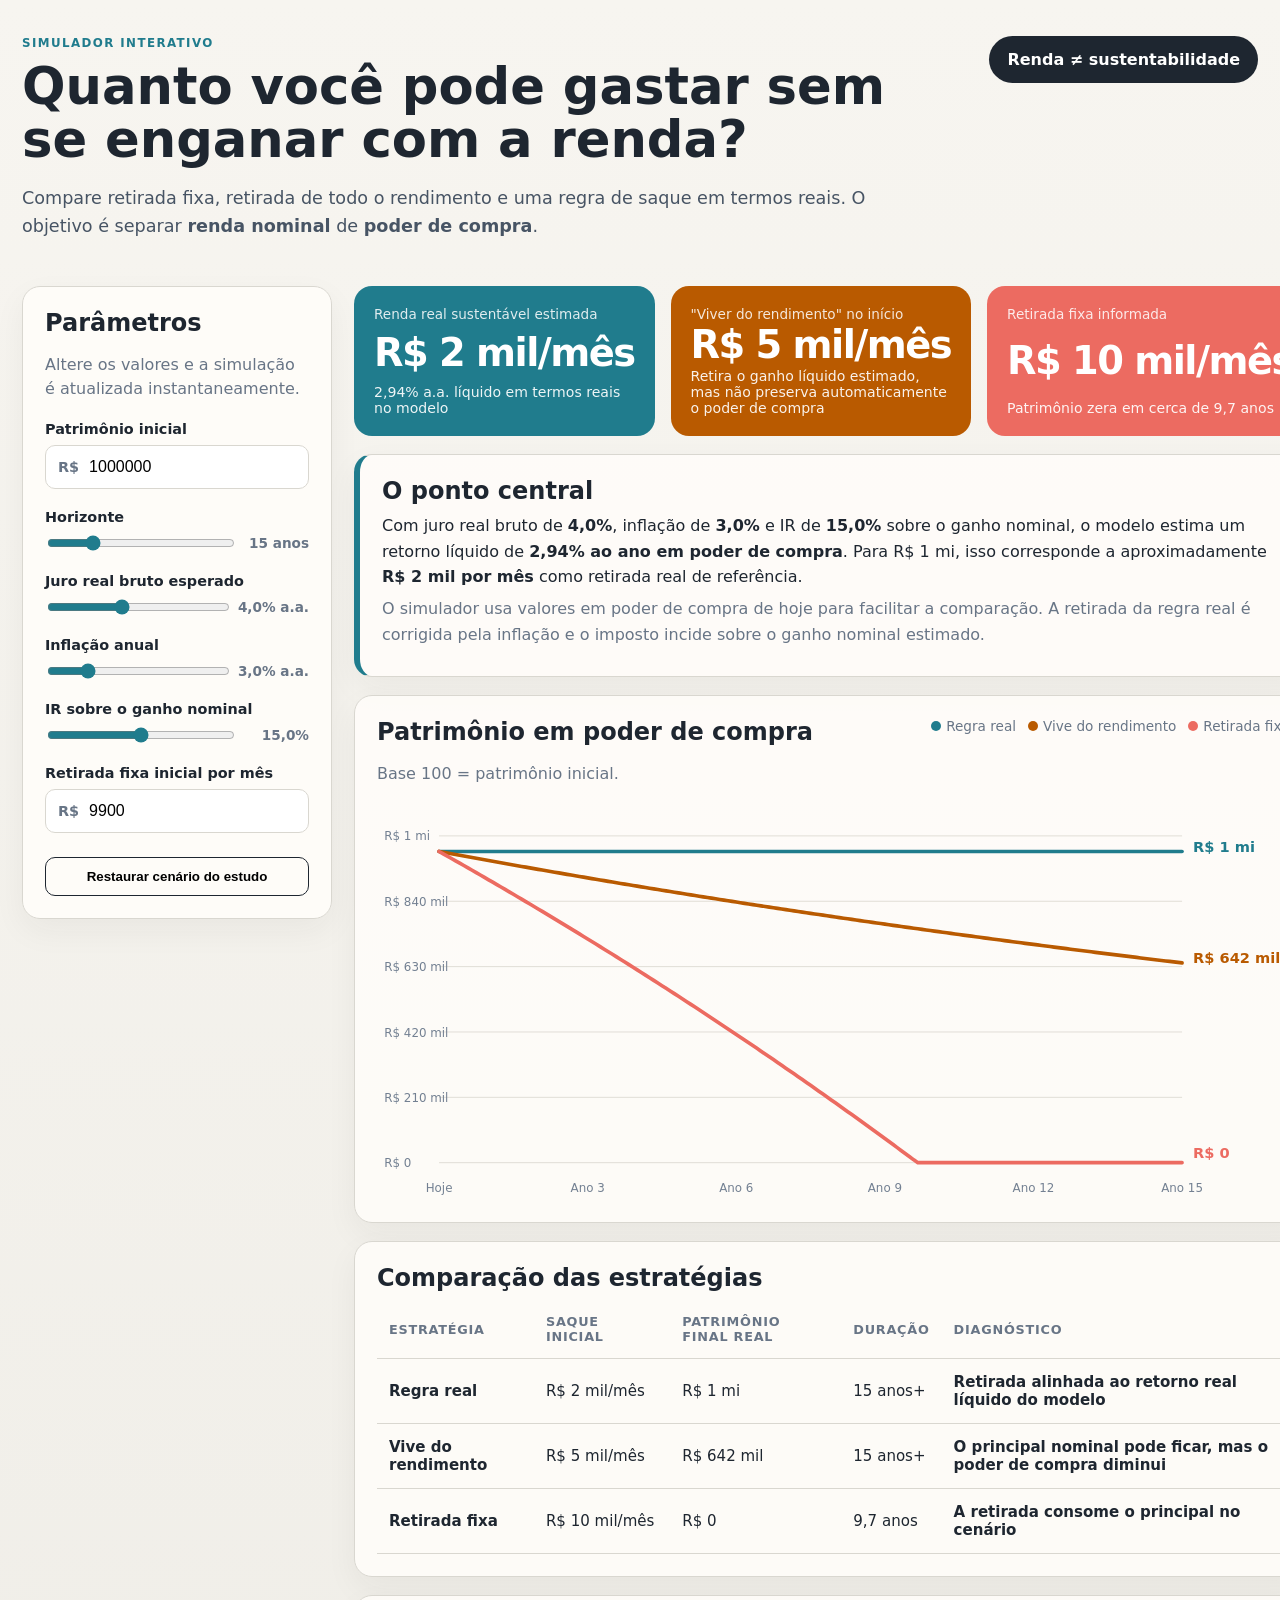
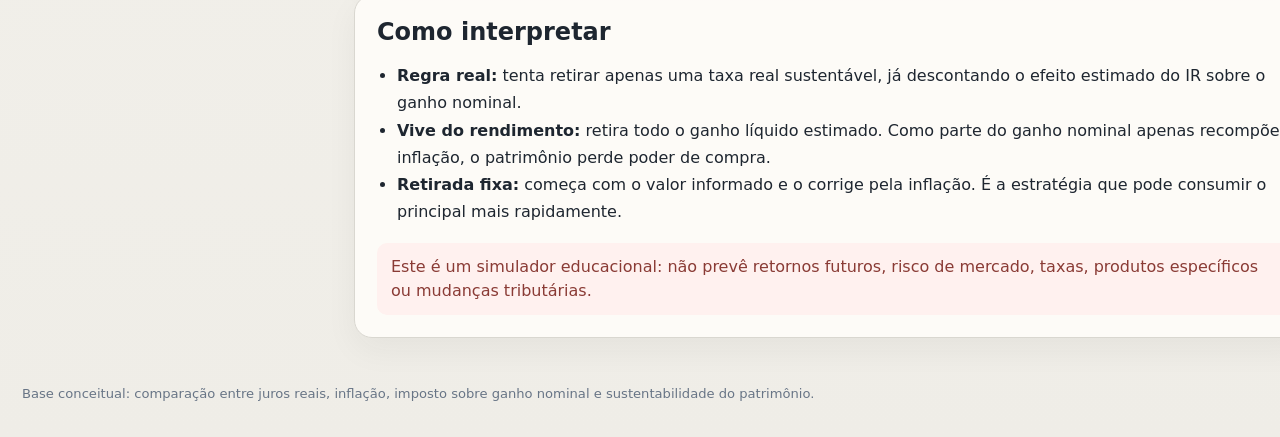
==== index.html @ e88ee0bc "Add files via upload" ====
<!doctype html>
<html lang="pt-BR">
<head>
  <meta charset="utf-8" />
  <meta name="viewport" content="width=device-width, initial-scale=1" />
  <meta name="description" content="Simulador de renda sustentável, inflação, juros reais e imposto de renda." />
  <title>Renda Real — Simulador</title>
  <link rel="stylesheet" href="styles.css" />
</head>
<body>
  <main class="app-shell">
    <header class="hero">
      <div>
        <p class="eyebrow">SIMULADOR INTERATIVO</p>
        <h1>Quanto você pode gastar sem se enganar com a renda?</h1>
        <p class="lead">Compare retirada fixa, retirada de todo o rendimento e uma regra de saque em termos reais. O objetivo é separar <strong>renda nominal</strong> de <strong>poder de compra</strong>.</p>
      </div>
      <div class="hero-badge">Renda ≠ sustentabilidade</div>
    </header>

    <section class="layout">
      <aside class="panel controls" aria-label="Parâmetros da simulação">
        <h2>Parâmetros</h2>
        <p class="muted">Altere os valores e a simulação é atualizada instantaneamente.</p>

        <label>Patrimônio inicial
          <div class="input-prefix"><span>R$</span><input id="principal" type="number" min="1000" step="1000" value="1000000" /></div>
        </label>

        <label>Horizonte
          <div class="range-row"><input id="years" type="range" min="5" max="50" step="1" value="15" /><output id="yearsOut">15 anos</output></div>
        </label>

        <label>Juro real bruto esperado
          <div class="range-row"><input id="realRate" type="range" min="0" max="10" step="0.1" value="4" /><output id="realRateOut">4,0% a.a.</output></div>
        </label>

        <label>Inflação anual
          <div class="range-row"><input id="inflation" type="range" min="0" max="15" step="0.1" value="3" /><output id="inflationOut">3,0% a.a.</output></div>
        </label>

        <label>IR sobre o ganho nominal
          <div class="range-row"><input id="taxRate" type="range" min="0" max="30" step="0.5" value="15" /><output id="taxRateOut">15,0%</output></div>
        </label>

        <label>Retirada fixa inicial por mês
          <div class="input-prefix"><span>R$</span><input id="fixedWithdrawal" type="number" min="0" step="100" value="9900" /></div>
        </label>

        <button id="resetBtn" class="secondary">Restaurar cenário do estudo</button>
      </aside>

      <div class="content">
        <section class="cards" id="summaryCards"></section>

        <section class="panel explanation">
          <h2>O ponto central</h2>
          <p id="formulaText"></p>
          <p class="muted">O simulador usa valores em poder de compra de hoje para facilitar a comparação. A retirada da regra real é corrigida pela inflação e o imposto incide sobre o ganho nominal estimado.</p>
        </section>

        <section class="panel chart-panel">
          <div class="chart-head">
            <div><h2>Patrimônio em poder de compra</h2><p class="muted">Base 100 = patrimônio inicial.</p></div>
            <div class="legend">
              <span><i class="dot sustainable"></i>Regra real</span>
              <span><i class="dot income"></i>Vive do rendimento</span>
              <span><i class="dot fixed"></i>Retirada fixa</span>
            </div>
          </div>
          <div class="chart-wrap"><svg id="chart" viewBox="0 0 1000 430" role="img" aria-label="Evolução comparativa do patrimônio"></svg></div>
        </section>

        <section class="panel table-panel">
          <h2>Comparação das estratégias</h2>
          <div class="table-wrap"><table>
            <thead><tr><th>Estratégia</th><th>Saque inicial</th><th>Patrimônio final real</th><th>Duração</th><th>Diagnóstico</th></tr></thead>
            <tbody id="resultsTable"></tbody>
          </table></div>
        </section>

        <section class="panel assumptions">
          <h2>Como interpretar</h2>
          <ul>
            <li><strong>Regra real:</strong> tenta retirar apenas uma taxa real sustentável, já descontando o efeito estimado do IR sobre o ganho nominal.</li>
            <li><strong>Vive do rendimento:</strong> retira todo o ganho líquido estimado. Como parte do ganho nominal apenas recompõe inflação, o patrimônio perde poder de compra.</li>
            <li><strong>Retirada fixa:</strong> começa com o valor informado e o corrige pela inflação. É a estratégia que pode consumir o principal mais rapidamente.</li>
          </ul>
          <p class="warning">Este é um simulador educacional: não prevê retornos futuros, risco de mercado, taxas, produtos específicos ou mudanças tributárias.</p>
        </section>
      </div>
    </section>
  </main>
  <footer>Base conceitual: comparação entre juros reais, inflação, imposto sobre ganho nominal e sustentabilidade do patrimônio.</footer>
  <script src="app.js"></script>
</body>
</html>
---- styles.css ----
:root{--bg:#f4f1eb;--panel:#fffdfa;--ink:#1e2630;--muted:#687586;--line:#d9d7d0;--teal:#207c8d;--orange:#b95a00;--coral:#ec6b61;--slate:#536173}*{box-sizing:border-box}body{margin:0;font-family:Inter,ui-sans-serif,system-ui,-apple-system,BlinkMacSystemFont,"Segoe UI",sans-serif;background:linear-gradient(180deg,#f7f5f0,#efede7);color:var(--ink)}.app-shell{max-width:1280px;margin:auto;padding:36px 22px 48px}.hero{display:flex;justify-content:space-between;gap:28px;align-items:flex-start;margin-bottom:28px}.eyebrow{letter-spacing:.12em;font-size:.74rem;font-weight:800;color:var(--teal);margin:0 0 10px}.hero h1{font-size:clamp(2rem,4vw,3.7rem);line-height:1.04;max-width:880px;margin:0 0 14px}.lead{font-size:1.1rem;line-height:1.6;max-width:900px;color:#475464}.hero-badge{background:var(--ink);color:white;padding:14px 18px;border-radius:999px;font-weight:700;white-space:nowrap}.layout{display:grid;grid-template-columns:310px 1fr;gap:22px}.panel{background:rgba(255,253,250,.88);border:1px solid var(--line);border-radius:18px;box-shadow:0 12px 32px rgba(38,43,49,.05);padding:22px}.controls{height:max-content;position:sticky;top:18px}.controls h2,.content h2{margin:0 0 8px}.muted{color:var(--muted);line-height:1.5}.controls label{display:block;font-weight:700;font-size:.9rem;margin-top:20px}.controls input[type=number]{width:100%;border:0;outline:0;background:transparent;font-size:1rem;padding:12px 10px}.input-prefix{display:flex;align-items:center;border:1px solid var(--line);background:#fff;border-radius:10px;margin-top:8px;overflow:hidden}.input-prefix span{padding-left:12px;color:var(--muted)}.range-row{display:grid;grid-template-columns:1fr auto;gap:10px;align-items:center;margin-top:8px}.range-row input{width:100%;accent-color:var(--teal)}output{font-variant-numeric:tabular-nums;font-size:.85rem;color:var(--muted);min-width:66px;text-align:right}.secondary{width:100%;margin-top:24px;padding:11px 12px;border:1px solid var(--ink);background:transparent;border-radius:10px;font-weight:800;cursor:pointer}.content{display:grid;gap:18px}.cards{display:grid;grid-template-columns:repeat(3,1fr);gap:16px}.card{border-radius:18px;padding:20px;color:white;min-height:150px;display:flex;flex-direction:column;justify-content:space-between}.card.teal{background:var(--teal)}.card.orange{background:var(--orange)}.card.coral{background:var(--coral)}.card .label{font-size:.85rem;opacity:.86}.card .value{font-size:clamp(1.7rem,3vw,2.5rem);font-weight:850;letter-spacing:-.04em}.card .detail{font-size:.88rem;opacity:.92}.explanation{border-left:6px solid var(--teal)}.explanation p{line-height:1.6;margin:.4rem 0}.chart-panel{padding-bottom:12px}.chart-head{display:flex;justify-content:space-between;gap:16px;align-items:flex-start;margin-bottom:12px}.legend{display:flex;flex-wrap:wrap;gap:12px;font-size:.85rem;color:var(--muted)}.dot{display:inline-block;width:10px;height:10px;border-radius:50%;margin-right:5px}.sustainable{background:var(--teal)}.income{background:var(--orange)}.fixed{background:var(--coral)}.chart-wrap{width:100%;overflow:auto}svg{width:100%;min-width:680px;height:auto}.grid-line{stroke:#dedbd4;stroke-width:1}.axis-text{fill:#738092;font-size:13px}.line{fill:none;stroke-width:4;stroke-linecap:round;stroke-linejoin:round}.end-label{font-size:16px;font-weight:800}.table-wrap{overflow:auto}table{width:100%;border-collapse:collapse;min-width:720px}th,td{text-align:left;padding:14px 12px;border-bottom:1px solid var(--line)}th{font-size:.8rem;text-transform:uppercase;letter-spacing:.06em;color:var(--muted)}td{font-size:.94rem}.status{font-weight:700}.warning{margin:18px 0 0;padding:12px 14px;background:#fff1ef;border-radius:10px;color:#8a3b35;line-height:1.5}.assumptions ul{line-height:1.7;padding-left:20px}footer{max-width:1280px;margin:0 auto;padding:0 22px 36px;color:var(--muted);font-size:.82rem}@media(max-width:900px){.layout{grid-template-columns:1fr}.controls{position:static}.cards{grid-template-columns:1fr}.hero{flex-direction:column}.hero-badge{white-space:normal}.chart-head{flex-direction:column}}@media(max-width:560px){.app-shell{padding:24px 14px 36px}.panel{padding:18px}.hero h1{font-size:2.25rem}.cards{gap:12px}}
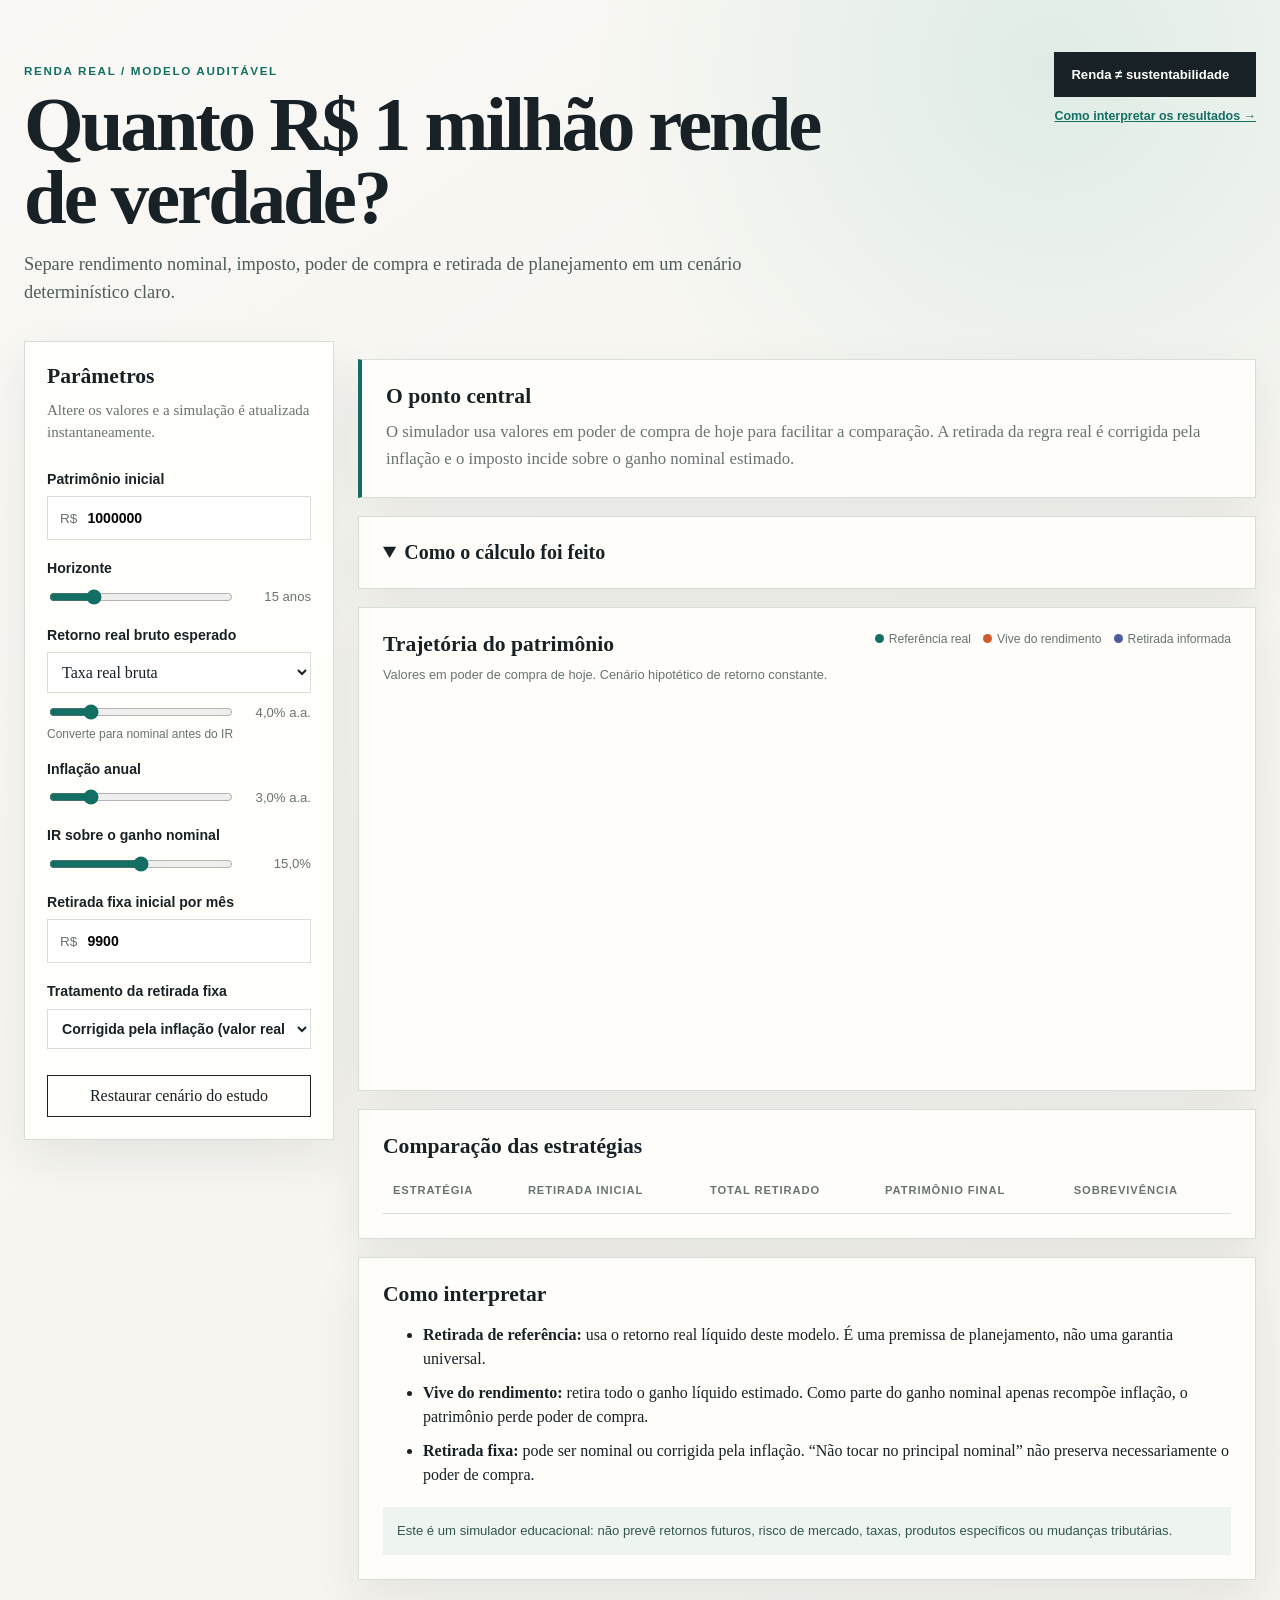
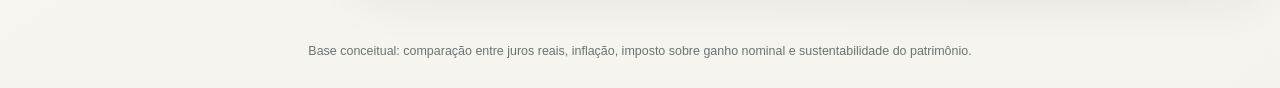
==== commit 1181da82: "feat: evoluir simulador de renda real" ====
--- a/index.html
+++ b/index.html
@@ -11,11 +11,14 @@
   <main class="app-shell">
     <header class="hero">
       <div>
-        <p class="eyebrow">SIMULADOR INTERATIVO</p>
-        <h1>Quanto você pode gastar sem se enganar com a renda?</h1>
-        <p class="lead">Compare retirada fixa, retirada de todo o rendimento e uma regra de saque em termos reais. O objetivo é separar <strong>renda nominal</strong> de <strong>poder de compra</strong>.</p>
+        <p class="eyebrow">RENDA REAL / MODELO AUDITÁVEL</p>
+        <h1>Quanto R$ 1 milhão rende de verdade?</h1>
+        <p class="lead">Separe rendimento nominal, imposto, poder de compra e retirada de planejamento em um cenário determinístico claro.</p>
       </div>
-      <div class="hero-badge">Renda ≠ sustentabilidade</div>
+      <div>
+        <div class="hero-badge">Renda ≠ sustentabilidade</div>
+        <a class="hero-link" href="interpretacao.html">Como interpretar os resultados →</a>
+      </div>
     </header>
 
     <section class="layout">
@@ -31,8 +34,10 @@
           <div class="range-row"><input id="years" type="range" min="5" max="50" step="1" value="15" /><output id="yearsOut">15 anos</output></div>
         </label>
 
-        <label>Juro real bruto esperado
-          <div class="range-row"><input id="realRate" type="range" min="0" max="10" step="0.1" value="4" /><output id="realRateOut">4,0% a.a.</output></div>
+        <label id="rateLabel" for="rate">Retorno real bruto esperado</label>
+          <div class="select-row"><select id="rateType" aria-label="Tipo da taxa"><option value="real">Taxa real bruta</option><option value="nominal">Taxa nominal</option></select></div>
+          <div class="range-row"><input id="rate" type="range" min="0" max="20" step="0.1" value="4" /><output id="rateOut">4,0% a.a.</output></div>
+          <small id="rateHelp" class="hint">Converte para nominal antes do IR</small>
         </label>
 
         <label>Inflação anual
@@ -47,10 +52,15 @@
           <div class="input-prefix"><span>R$</span><input id="fixedWithdrawal" type="number" min="0" step="100" value="9900" /></div>
         </label>
 
+        <label for="withdrawalMode">Tratamento da retirada fixa
+          <select id="withdrawalMode"><option value="real">Corrigida pela inflação (valor real)</option><option value="nominal">Nominal fixa</option></select>
+        </label>
+
         <button id="resetBtn" class="secondary">Restaurar cenário do estudo</button>
       </aside>
 
       <div class="content">
+        <div id="errorBox" class="error" role="alert" hidden></div>
         <section class="cards" id="summaryCards"></section>
 
         <section class="panel explanation">
@@ -59,13 +69,18 @@
           <p class="muted">O simulador usa valores em poder de compra de hoje para facilitar a comparação. A retirada da regra real é corrigida pela inflação e o imposto incide sobre o ganho nominal estimado.</p>
         </section>
 
+        <details class="panel calculation" open>
+          <summary>Como o cálculo foi feito</summary>
+          <div id="calculationDetails"></div>
+        </details>
+
         <section class="panel chart-panel">
           <div class="chart-head">
-            <div><h2>Patrimônio em poder de compra</h2><p class="muted">Base 100 = patrimônio inicial.</p></div>
+            <div><h2>Trajetória do patrimônio</h2><p class="muted">Valores em poder de compra de hoje. Cenário hipotético de retorno constante.</p></div>
             <div class="legend">
-              <span><i class="dot sustainable"></i>Regra real</span>
+              <span><i class="dot sustainable"></i>Referência real</span>
               <span><i class="dot income"></i>Vive do rendimento</span>
-              <span><i class="dot fixed"></i>Retirada fixa</span>
+              <span><i class="dot fixed"></i>Retirada informada</span>
             </div>
           </div>
           <div class="chart-wrap"><svg id="chart" viewBox="0 0 1000 430" role="img" aria-label="Evolução comparativa do patrimônio"></svg></div>
@@ -74,7 +89,7 @@
         <section class="panel table-panel">
           <h2>Comparação das estratégias</h2>
           <div class="table-wrap"><table>
-            <thead><tr><th>Estratégia</th><th>Saque inicial</th><th>Patrimônio final real</th><th>Duração</th><th>Diagnóstico</th></tr></thead>
+            <thead><tr><th>Estratégia</th><th>Retirada inicial</th><th>Total retirado</th><th>Patrimônio final</th><th>Sobrevivência</th></tr></thead>
             <tbody id="resultsTable"></tbody>
           </table></div>
         </section>
@@ -82,9 +97,9 @@
         <section class="panel assumptions">
           <h2>Como interpretar</h2>
           <ul>
-            <li><strong>Regra real:</strong> tenta retirar apenas uma taxa real sustentável, já descontando o efeito estimado do IR sobre o ganho nominal.</li>
+            <li><strong>Retirada de referência:</strong> usa o retorno real líquido deste modelo. É uma premissa de planejamento, não uma garantia universal.</li>
             <li><strong>Vive do rendimento:</strong> retira todo o ganho líquido estimado. Como parte do ganho nominal apenas recompõe inflação, o patrimônio perde poder de compra.</li>
-            <li><strong>Retirada fixa:</strong> começa com o valor informado e o corrige pela inflação. É a estratégia que pode consumir o principal mais rapidamente.</li>
+            <li><strong>Retirada fixa:</strong> pode ser nominal ou corrigida pela inflação. “Não tocar no principal nominal” não preserva necessariamente o poder de compra.</li>
           </ul>
           <p class="warning">Este é um simulador educacional: não prevê retornos futuros, risco de mercado, taxas, produtos específicos ou mudanças tributárias.</p>
         </section>
@@ -92,6 +107,7 @@
     </section>
   </main>
   <footer>Base conceitual: comparação entre juros reais, inflação, imposto sobre ganho nominal e sustentabilidade do patrimônio.</footer>
+  <script src="financial-model.js"></script>
   <script src="app.js"></script>
 </body>
 </html>
--- a/styles.css
+++ b/styles.css
@@ -1 +1,83 @@
-:root{--bg:#f4f1eb;--panel:#fffdfa;--ink:#1e2630;--muted:#687586;--line:#d9d7d0;--teal:#207c8d;--orange:#b95a00;--coral:#ec6b61;--slate:#536173}*{box-sizing:border-box}body{margin:0;font-family:Inter,ui-sans-serif,system-ui,-apple-system,BlinkMacSystemFont,"Segoe UI",sans-serif;background:linear-gradient(180deg,#f7f5f0,#efede7);color:var(--ink)}.app-shell{max-width:1280px;margin:auto;padding:36px 22px 48px}.hero{display:flex;justify-content:space-between;gap:28px;align-items:flex-start;margin-bottom:28px}.eyebrow{letter-spacing:.12em;font-size:.74rem;font-weight:800;color:var(--teal);margin:0 0 10px}.hero h1{font-size:clamp(2rem,4vw,3.7rem);line-height:1.04;max-width:880px;margin:0 0 14px}.lead{font-size:1.1rem;line-height:1.6;max-width:900px;color:#475464}.hero-badge{background:var(--ink);color:white;padding:14px 18px;border-radius:999px;font-weight:700;white-space:nowrap}.layout{display:grid;grid-template-columns:310px 1fr;gap:22px}.panel{background:rgba(255,253,250,.88);border:1px solid var(--line);border-radius:18px;box-shadow:0 12px 32px rgba(38,43,49,.05);padding:22px}.controls{height:max-content;position:sticky;top:18px}.controls h2,.content h2{margin:0 0 8px}.muted{color:var(--muted);line-height:1.5}.controls label{display:block;font-weight:700;font-size:.9rem;margin-top:20px}.controls input[type=number]{width:100%;border:0;outline:0;background:transparent;font-size:1rem;padding:12px 10px}.input-prefix{display:flex;align-items:center;border:1px solid var(--line);background:#fff;border-radius:10px;margin-top:8px;overflow:hidden}.input-prefix span{padding-left:12px;color:var(--muted)}.range-row{display:grid;grid-template-columns:1fr auto;gap:10px;align-items:center;margin-top:8px}.range-row input{width:100%;accent-color:var(--teal)}output{font-variant-numeric:tabular-nums;font-size:.85rem;color:var(--muted);min-width:66px;text-align:right}.secondary{width:100%;margin-top:24px;padding:11px 12px;border:1px solid var(--ink);background:transparent;border-radius:10px;font-weight:800;cursor:pointer}.content{display:grid;gap:18px}.cards{display:grid;grid-template-columns:repeat(3,1fr);gap:16px}.card{border-radius:18px;padding:20px;color:white;min-height:150px;display:flex;flex-direction:column;justify-content:space-between}.card.teal{background:var(--teal)}.card.orange{background:var(--orange)}.card.coral{background:var(--coral)}.card .label{font-size:.85rem;opacity:.86}.card .value{font-size:clamp(1.7rem,3vw,2.5rem);font-weight:850;letter-spacing:-.04em}.card .detail{font-size:.88rem;opacity:.92}.explanation{border-left:6px solid var(--teal)}.explanation p{line-height:1.6;margin:.4rem 0}.chart-panel{padding-bottom:12px}.chart-head{display:flex;justify-content:space-between;gap:16px;align-items:flex-start;margin-bottom:12px}.legend{display:flex;flex-wrap:wrap;gap:12px;font-size:.85rem;color:var(--muted)}.dot{display:inline-block;width:10px;height:10px;border-radius:50%;margin-right:5px}.sustainable{background:var(--teal)}.income{background:var(--orange)}.fixed{background:var(--coral)}.chart-wrap{width:100%;overflow:auto}svg{width:100%;min-width:680px;height:auto}.grid-line{stroke:#dedbd4;stroke-width:1}.axis-text{fill:#738092;font-size:13px}.line{fill:none;stroke-width:4;stroke-linecap:round;stroke-linejoin:round}.end-label{font-size:16px;font-weight:800}.table-wrap{overflow:auto}table{width:100%;border-collapse:collapse;min-width:720px}th,td{text-align:left;padding:14px 12px;border-bottom:1px solid var(--line)}th{font-size:.8rem;text-transform:uppercase;letter-spacing:.06em;color:var(--muted)}td{font-size:.94rem}.status{font-weight:700}.warning{margin:18px 0 0;padding:12px 14px;background:#fff1ef;border-radius:10px;color:#8a3b35;line-height:1.5}.assumptions ul{line-height:1.7;padding-left:20px}footer{max-width:1280px;margin:0 auto;padding:0 22px 36px;color:var(--muted);font-size:.82rem}@media(max-width:900px){.layout{grid-template-columns:1fr}.controls{position:static}.cards{grid-template-columns:1fr}.hero{flex-direction:column}.hero-badge{white-space:normal}.chart-head{flex-direction:column}}@media(max-width:560px){.app-shell{padding:24px 14px 36px}.panel{padding:18px}.hero h1{font-size:2.25rem}.cards{gap:12px}}
+:root {
+  --paper: #f5f3ee;
+  --surface: #fffefa;
+  --ink: #172126;
+  --muted: #687473;
+  --line: #d8ded8;
+  --teal: #136f63;
+  --orange: #d05b2d;
+  --blue: #4b5d9a;
+  --shadow: 0 18px 44px rgba(23, 33, 38, .08);
+}
+
+* { box-sizing: border-box; }
+body { margin: 0; color: var(--ink); background: radial-gradient(circle at 82% 4%, #dfece5 0, transparent 28rem), linear-gradient(145deg, #f9f8f4, var(--paper)); font-family: Georgia, 'Times New Roman', serif; }
+button, input, select { font: inherit; }
+button, select, input { accent-color: var(--teal); }
+.app-shell { width: min(1280px, 100%); margin: auto; padding: 42px 24px 64px; }
+.hero { display: flex; justify-content: space-between; align-items: flex-start; gap: 32px; padding: 10px 0 34px; }
+.eyebrow, .metric-kicker, .label { color: var(--teal); font: 700 .73rem/1.2 Arial, sans-serif; letter-spacing: .14em; text-transform: uppercase; }
+.hero h1 { max-width: 860px; margin: 10px 0 16px; font-size: clamp(2.5rem, 6vw, 5.8rem); line-height: .94; letter-spacing: -.04em; }
+.lead { max-width: 730px; margin: 0; color: #4e5d5b; font-size: 1.15rem; line-height: 1.55; }
+.hero-badge { padding: 14px 16px; border: 1px solid var(--ink); color: var(--surface); background: var(--ink); font: 700 .82rem Arial, sans-serif; white-space: nowrap; }
+.hero-link { display: inline-block; margin-top: 12px; color: var(--teal); font: 700 .78rem Arial, sans-serif; }
+.layout { display: grid; grid-template-columns: 310px 1fr; gap: 24px; align-items: start; }
+.panel, .controls { background: color-mix(in srgb, var(--surface) 94%, transparent); border: 1px solid var(--line); box-shadow: var(--shadow); }
+.panel { padding: 24px; }
+.controls { position: sticky; top: 18px; padding: 22px; }
+h2 { margin: 0 0 10px; font-size: 1.35rem; }
+.muted, .microcopy, .hint { color: var(--muted); line-height: 1.5; }
+.controls > .muted { margin: 0 0 26px; font-size: .94rem; }
+.controls label { display: block; margin-top: 19px; font: 700 .88rem/1.3 Arial, sans-serif; }
+.input-prefix, select { width: 100%; margin-top: 8px; border: 1px solid var(--line); background: #fff; }
+.input-prefix { display: flex; align-items: center; }
+.input-prefix span { padding-left: 12px; color: var(--muted); font: .85rem Arial, sans-serif; }
+.controls input[type=number] { width: 100%; padding: 12px 10px; border: 0; outline: 0; background: transparent; }
+select { padding: 10px; color: var(--ink); }
+.range-row { display: grid; grid-template-columns: 1fr auto; align-items: center; gap: 10px; margin-top: 9px; }
+.range-row input { width: 100%; }
+output { min-width: 70px; color: var(--muted); font: .82rem Arial, sans-serif; text-align: right; }
+.hint { display: block; margin-top: 5px; font: .75rem Arial, sans-serif; }
+.secondary { width: 100%; margin-top: 26px; padding: 11px 14px; border: 1px solid var(--ink); background: transparent; color: var(--ink); cursor: pointer; }
+.secondary:hover, .secondary:focus-visible { background: var(--ink); color: white; }
+.content { min-width: 0; }
+.error { padding: 14px 16px; margin-bottom: 18px; border-left: 4px solid var(--orange); background: #fff0e8; color: #8d3417; font: .9rem/1.4 Arial, sans-serif; }
+.cards { display: grid; grid-template-columns: repeat(3, 1fr); gap: 12px; margin-bottom: 18px; }
+.metric { min-height: 156px; padding: 20px; border-top: 4px solid var(--blue); background: var(--surface); box-shadow: var(--shadow); }
+.metric-primary { border-color: var(--teal); }
+.metric-accent { border-color: var(--orange); }
+.metric strong { display: block; margin: 19px 0 8px; font-size: clamp(1.65rem, 3vw, 2.55rem); letter-spacing: -.05em; line-height: .95; }
+.metric small { margin-left: 4px; color: var(--muted); font-size: .8rem; letter-spacing: 0; }
+.metric span:last-child { color: var(--muted); font: .78rem/1.4 Arial, sans-serif; }
+.explanation { margin-bottom: 18px; border-left: 4px solid var(--teal); }
+.explanation p { max-width: 850px; margin: 0; font-size: 1.05rem; line-height: 1.6; }
+.calculation { margin-bottom: 18px; }
+.calculation summary { cursor: pointer; font-size: 1.25rem; font-weight: 700; }
+.calc-grid { display: grid; grid-template-columns: 1fr auto; gap: 12px 20px; margin-top: 20px; padding-top: 18px; border-top: 1px solid var(--line); font: .9rem Arial, sans-serif; }
+.calc-grid strong { text-align: right; }
+.microcopy { margin: 18px 0 0; font: .8rem/1.5 Arial, sans-serif; }
+.chart-panel { margin-bottom: 18px; }
+.chart-head { display: flex; justify-content: space-between; gap: 20px; align-items: start; }
+.chart-head .muted { margin: 0; font: .8rem Arial, sans-serif; }
+.legend { display: flex; flex-wrap: wrap; justify-content: flex-end; gap: 12px; color: var(--muted); font: .76rem Arial, sans-serif; }
+.legend span { white-space: nowrap; }
+.dot { display: inline-block; width: 9px; height: 9px; margin-right: 5px; border-radius: 50%; background: var(--teal); }
+.dot.income { background: var(--orange); }
+.dot.fixed { background: var(--blue); }
+.chart-wrap { overflow-x: auto; margin-top: 20px; }
+#chart { display: block; width: 100%; min-width: 620px; height: auto; }
+.grid-line { stroke: #dce3de; stroke-width: 1; }
+.axis-text { fill: #73817f; font: 12px Arial, sans-serif; }
+.line { fill: none; stroke-width: 3; stroke-linecap: round; stroke-linejoin: round; }
+.table-panel { overflow: hidden; margin-bottom: 18px; }
+.table-wrap { overflow-x: auto; }
+table { width: 100%; min-width: 720px; border-collapse: collapse; font: .82rem/1.4 Arial, sans-serif; }
+th, td { padding: 14px 10px; border-bottom: 1px solid var(--line); text-align: left; vertical-align: top; }
+th { color: var(--muted); font-size: .7rem; letter-spacing: .08em; text-transform: uppercase; }
+td small { color: var(--muted); }
+.assumptions li { margin: 10px 0; line-height: 1.5; }
+.warning { margin: 20px 0 0; padding: 14px; background: #eef4ef; color: #31564e; font: .82rem/1.5 Arial, sans-serif; }
+footer { padding: 0 24px 30px; color: var(--muted); text-align: center; font: .78rem Arial, sans-serif; }
+:focus-visible { outline: 3px solid #e1a62a; outline-offset: 3px; }
+@media (max-width: 900px) { .layout { grid-template-columns: 1fr; } .controls { position: static; } .hero h1 { font-size: clamp(2.5rem, 11vw, 4.5rem); } }
+@media (max-width: 620px) { .app-shell { padding: 24px 14px 42px; } .hero { display: block; } .hero-badge { display: inline-block; margin-top: 20px; } .cards { grid-template-columns: 1fr; } .panel { padding: 18px; } .chart-head { display: block; } .legend { justify-content: flex-start; margin-top: 14px; } }
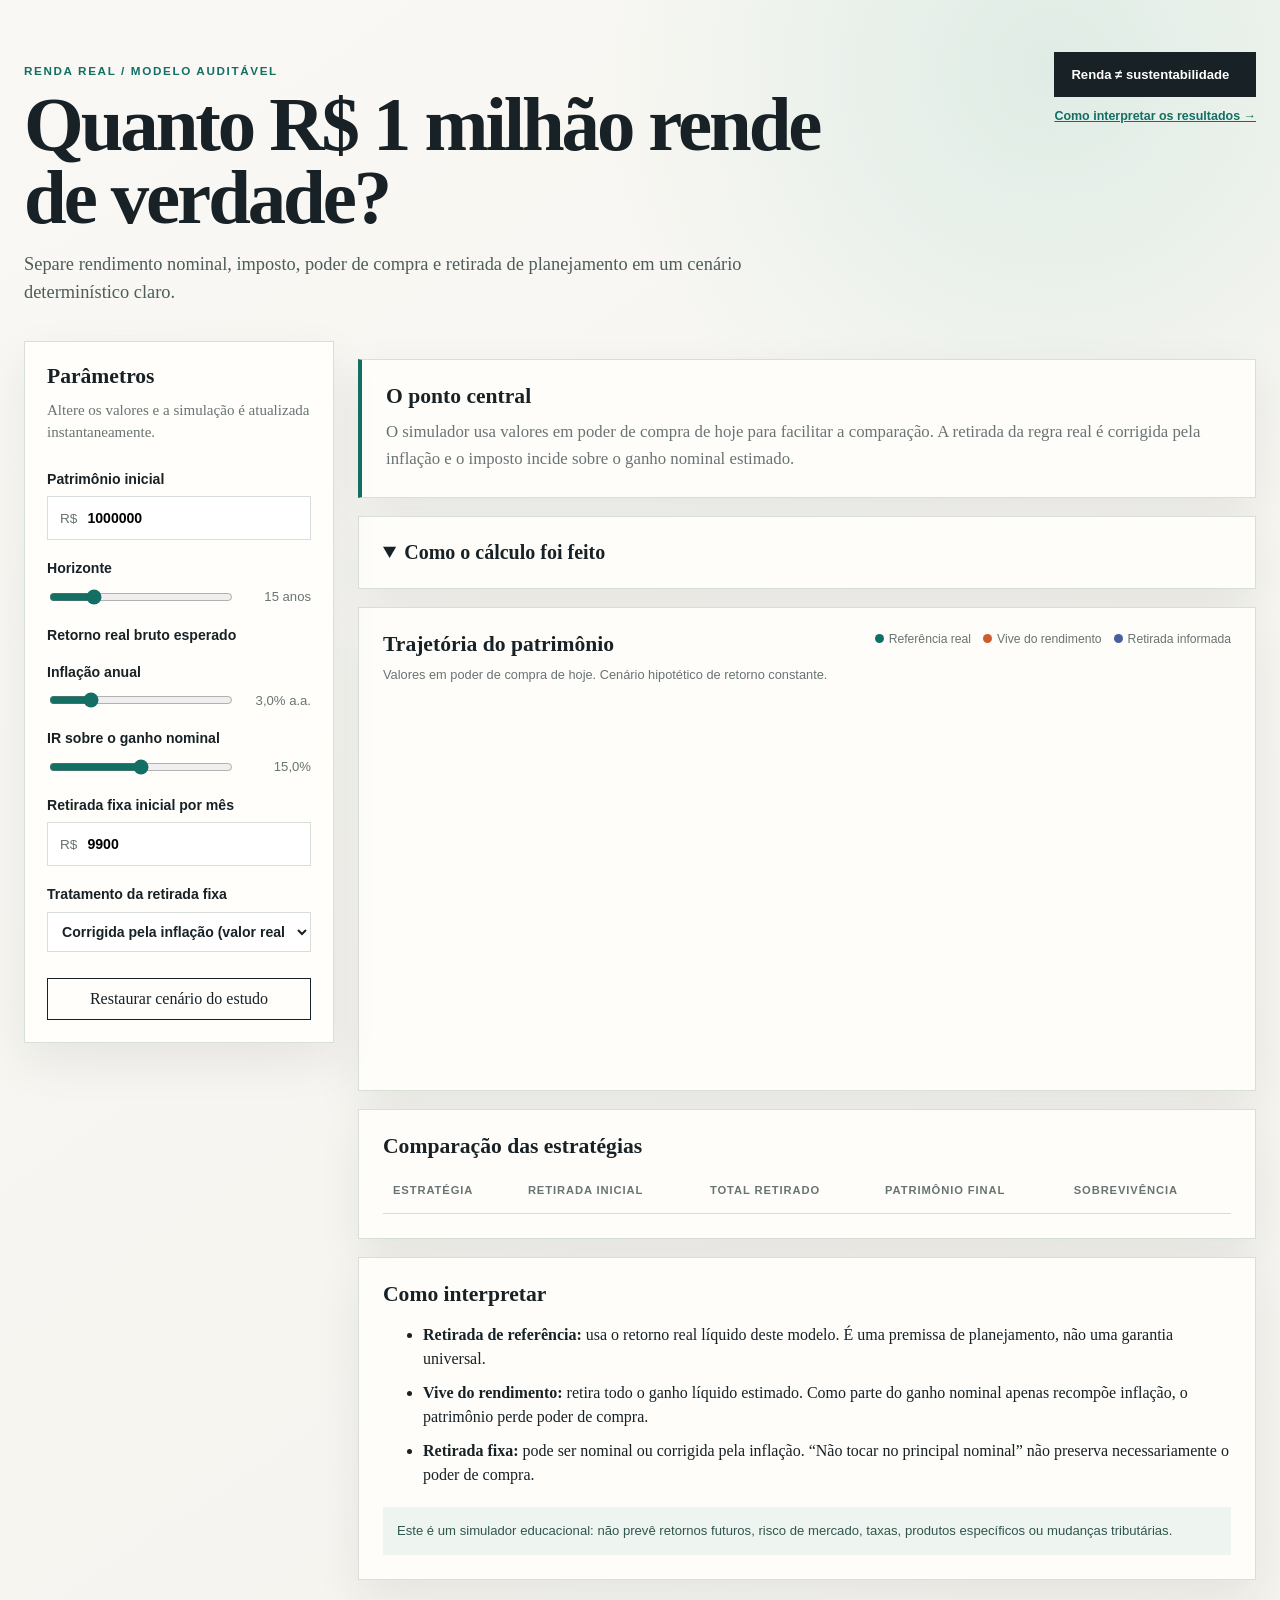
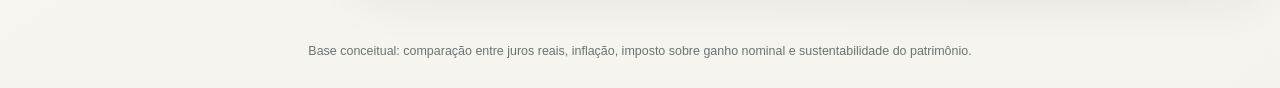
==== commit bbce6289: "fix: restaurar renderizacao do grafico" ====
--- a/index.html
+++ b/index.html
@@ -34,7 +34,7 @@
           <div class="range-row"><input id="years" type="range" min="5" max="50" step="1" value="15" /><output id="yearsOut">15 anos</output></div>
         </label>
 
-        <label id="rateLabel" for="rate">Retorno real bruto esperado</label>
+        <label id="rateLabel" for="rate">Retorno real bruto esperado
           <div class="select-row"><select id="rateType" aria-label="Tipo da taxa"><option value="real">Taxa real bruta</option><option value="nominal">Taxa nominal</option></select></div>
           <div class="range-row"><input id="rate" type="range" min="0" max="20" step="0.1" value="4" /><output id="rateOut">4,0% a.a.</output></div>
           <small id="rateHelp" class="hint">Converte para nominal antes do IR</small>
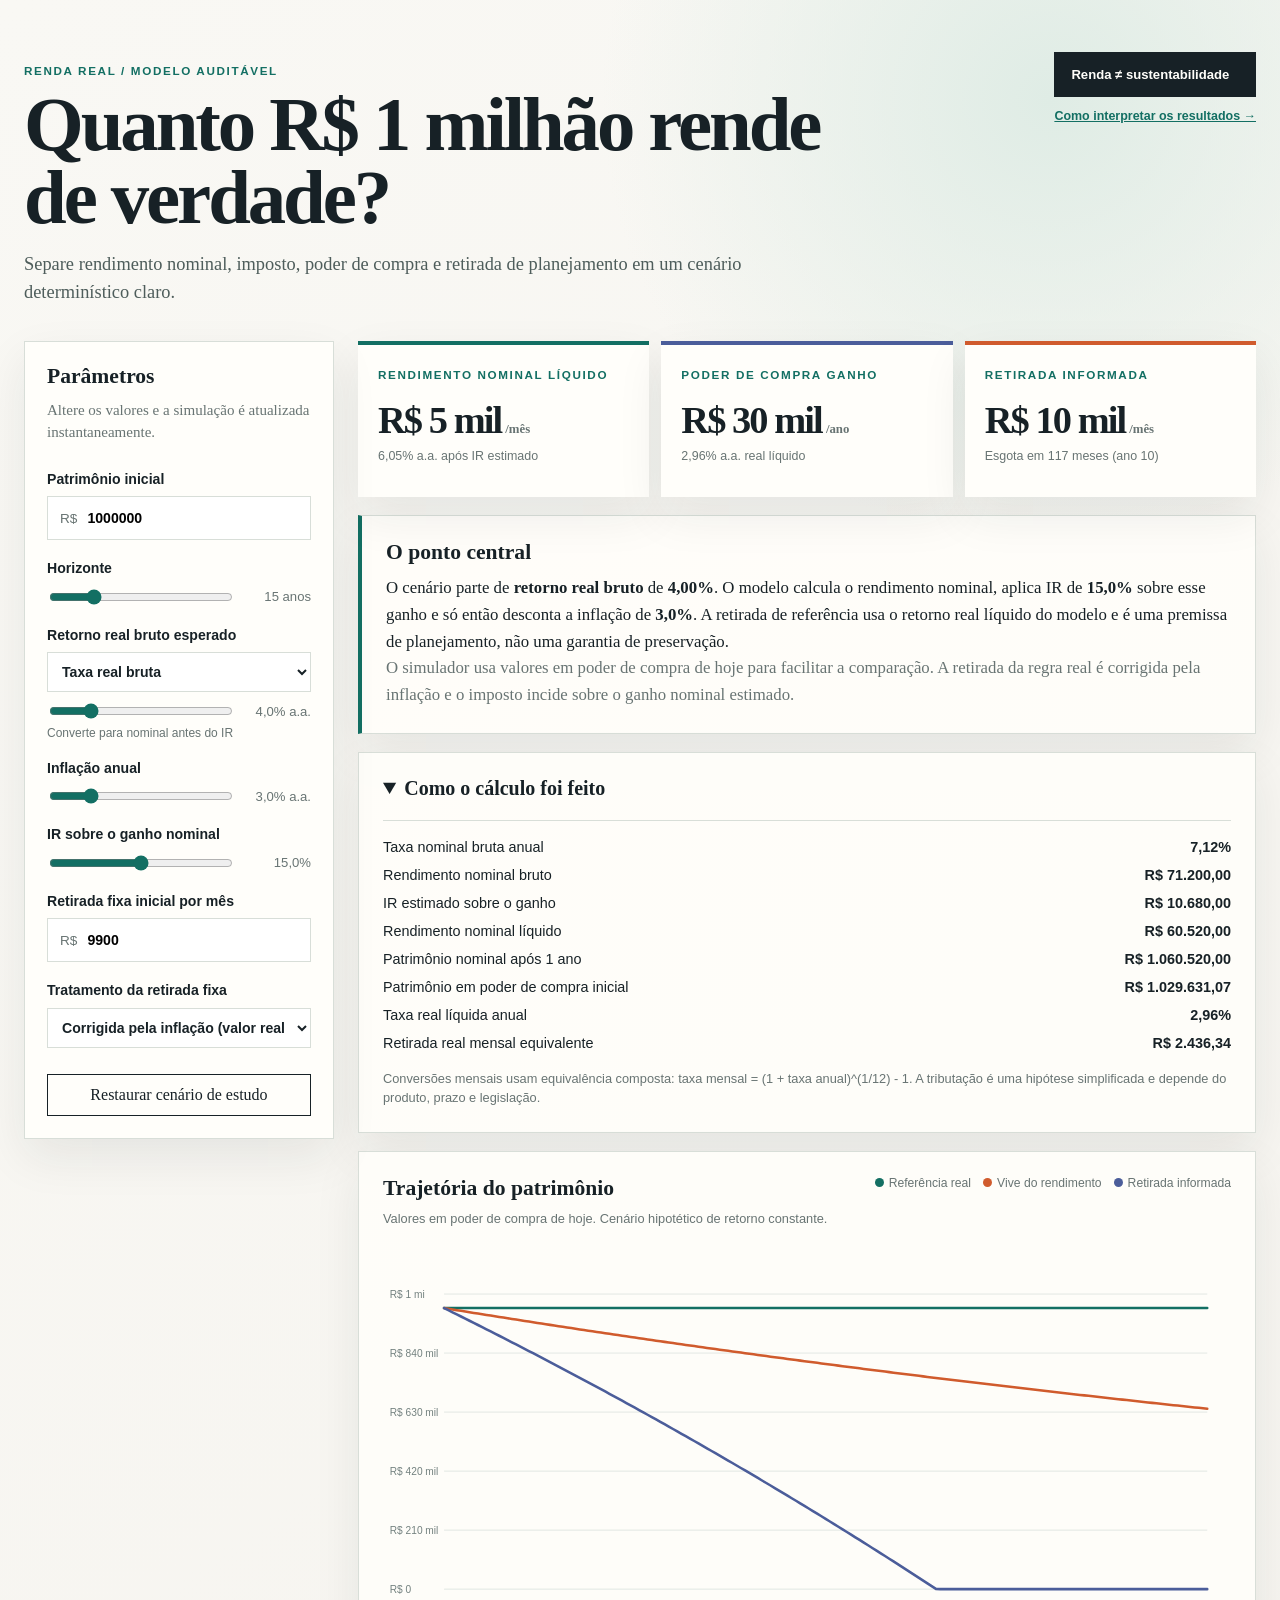
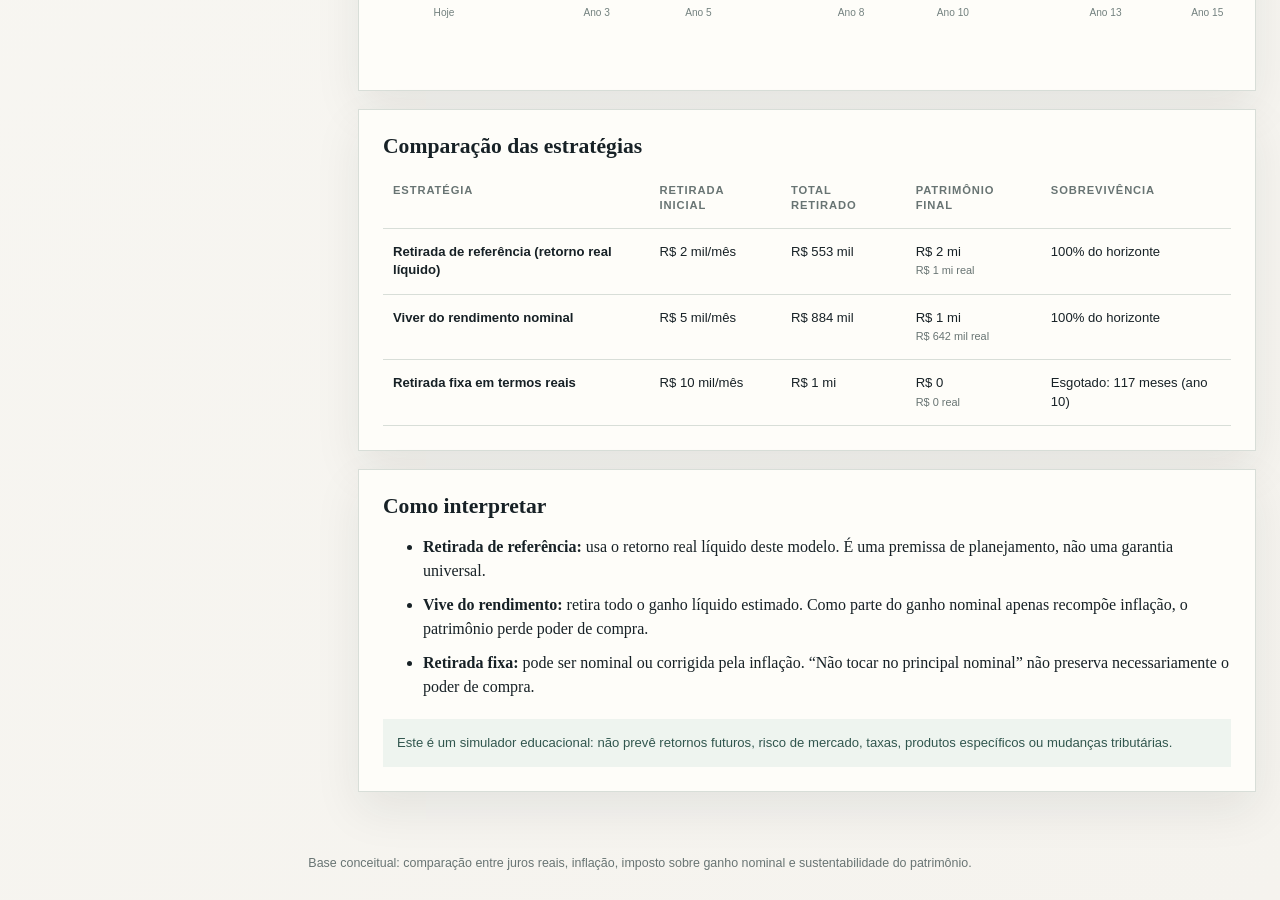
==== commit 6276fad7: "fix: aplicar pacote corrigido do simulador" ====
--- a/index.html
+++ b/index.html
@@ -34,7 +34,7 @@
           <div class="range-row"><input id="years" type="range" min="5" max="50" step="1" value="15" /><output id="yearsOut">15 anos</output></div>
         </label>
 
-        <label id="rateLabel" for="rate">Retorno real bruto esperado
+        <label for="rate"><span id="rateLabelText">Retorno real bruto esperado</span>
           <div class="select-row"><select id="rateType" aria-label="Tipo da taxa"><option value="real">Taxa real bruta</option><option value="nominal">Taxa nominal</option></select></div>
           <div class="range-row"><input id="rate" type="range" min="0" max="20" step="0.1" value="4" /><output id="rateOut">4,0% a.a.</output></div>
           <small id="rateHelp" class="hint">Converte para nominal antes do IR</small>
@@ -56,7 +56,7 @@
           <select id="withdrawalMode"><option value="real">Corrigida pela inflação (valor real)</option><option value="nominal">Nominal fixa</option></select>
         </label>
 
-        <button id="resetBtn" class="secondary">Restaurar cenário do estudo</button>
+        <button id="resetBtn" class="secondary" type="button">Restaurar cenário de estudo</button>
       </aside>
 
       <div class="content">
@@ -107,7 +107,7 @@
     </section>
   </main>
   <footer>Base conceitual: comparação entre juros reais, inflação, imposto sobre ganho nominal e sustentabilidade do patrimônio.</footer>
-  <script src="financial-model.js"></script>
-  <script src="app.js"></script>
+  <script src="financial-model.js?v=3"></script>
+  <script src="app.js?v=3"></script>
 </body>
 </html>
--- a/styles.css
+++ b/styles.css
@@ -65,7 +65,7 @@
 .dot.income { background: var(--orange); }
 .dot.fixed { background: var(--blue); }
 .chart-wrap { overflow-x: auto; margin-top: 20px; }
-#chart { display: block; width: 100%; min-width: 620px; height: auto; }
+#chart { display: block; width: 100%; min-width: 620px; height: 420px; }
 .grid-line { stroke: #dce3de; stroke-width: 1; }
 .axis-text { fill: #73817f; font: 12px Arial, sans-serif; }
 .line { fill: none; stroke-width: 3; stroke-linecap: round; stroke-linejoin: round; }
